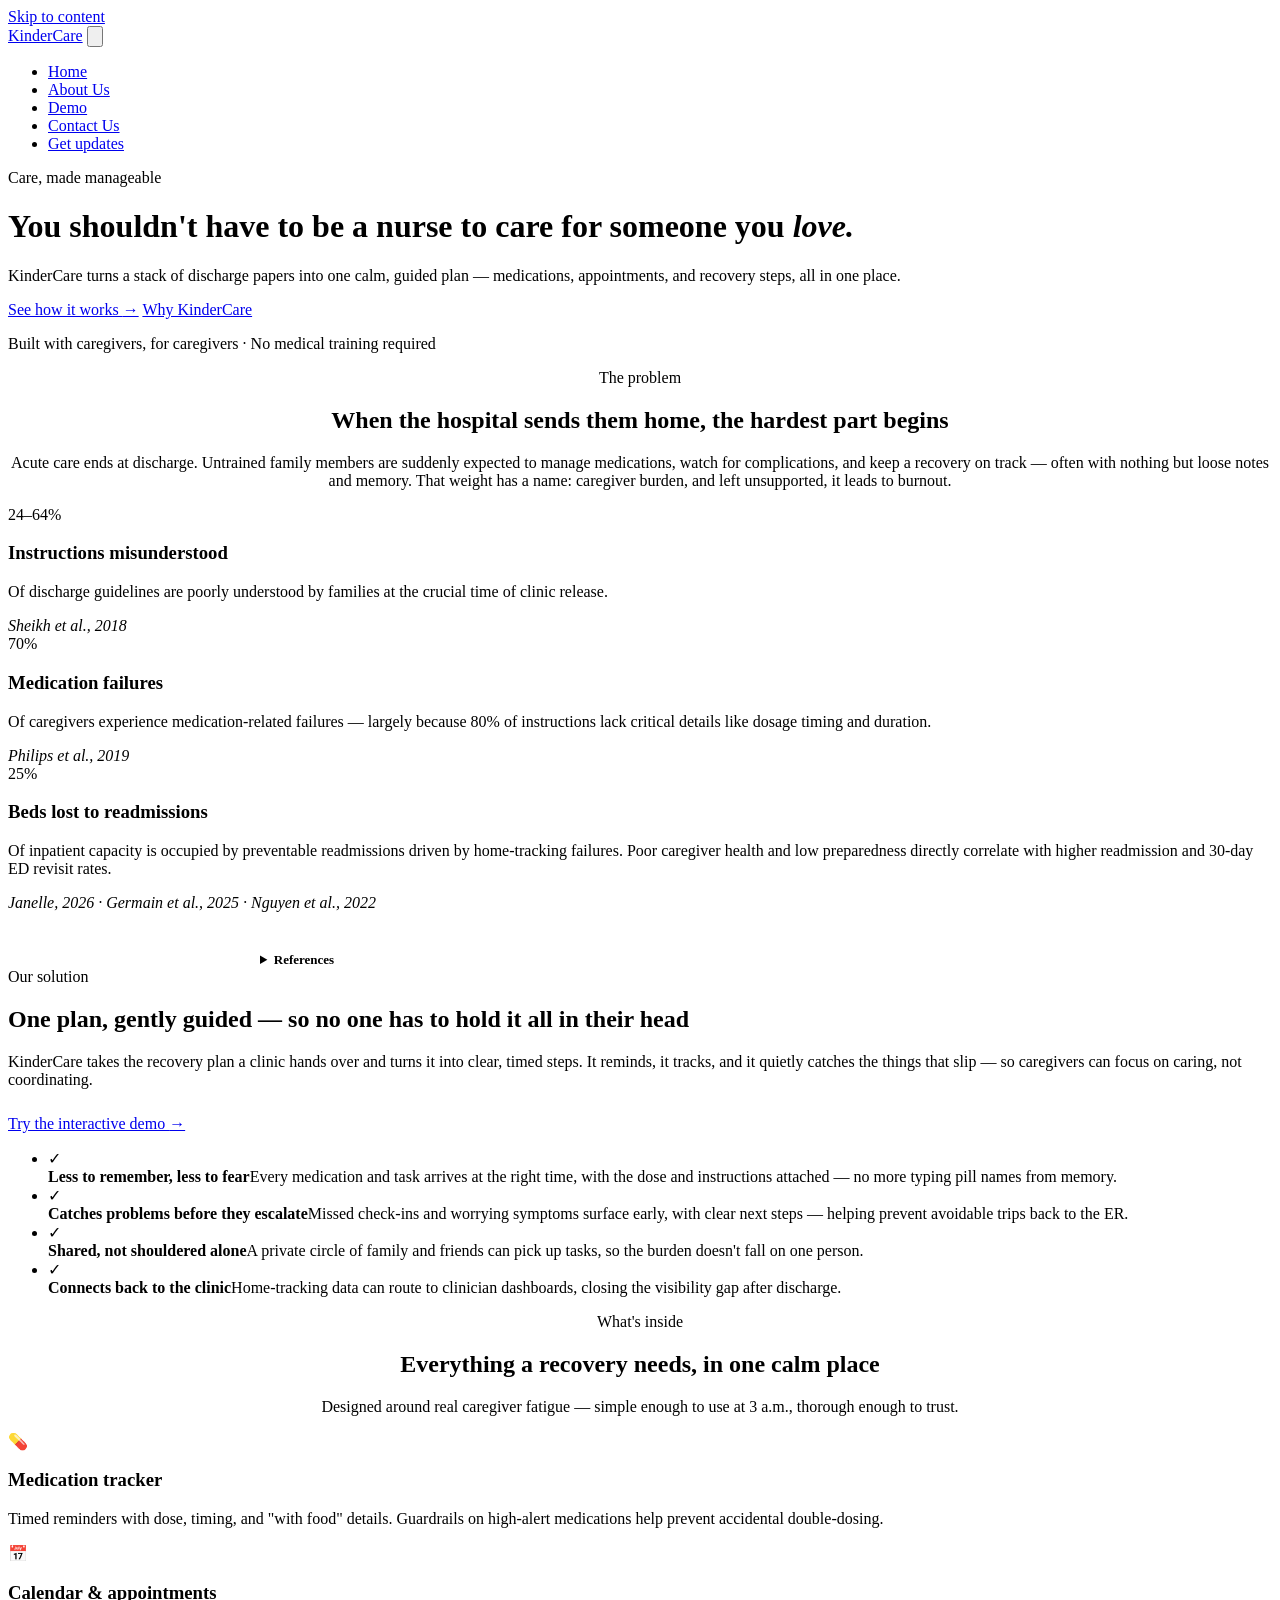
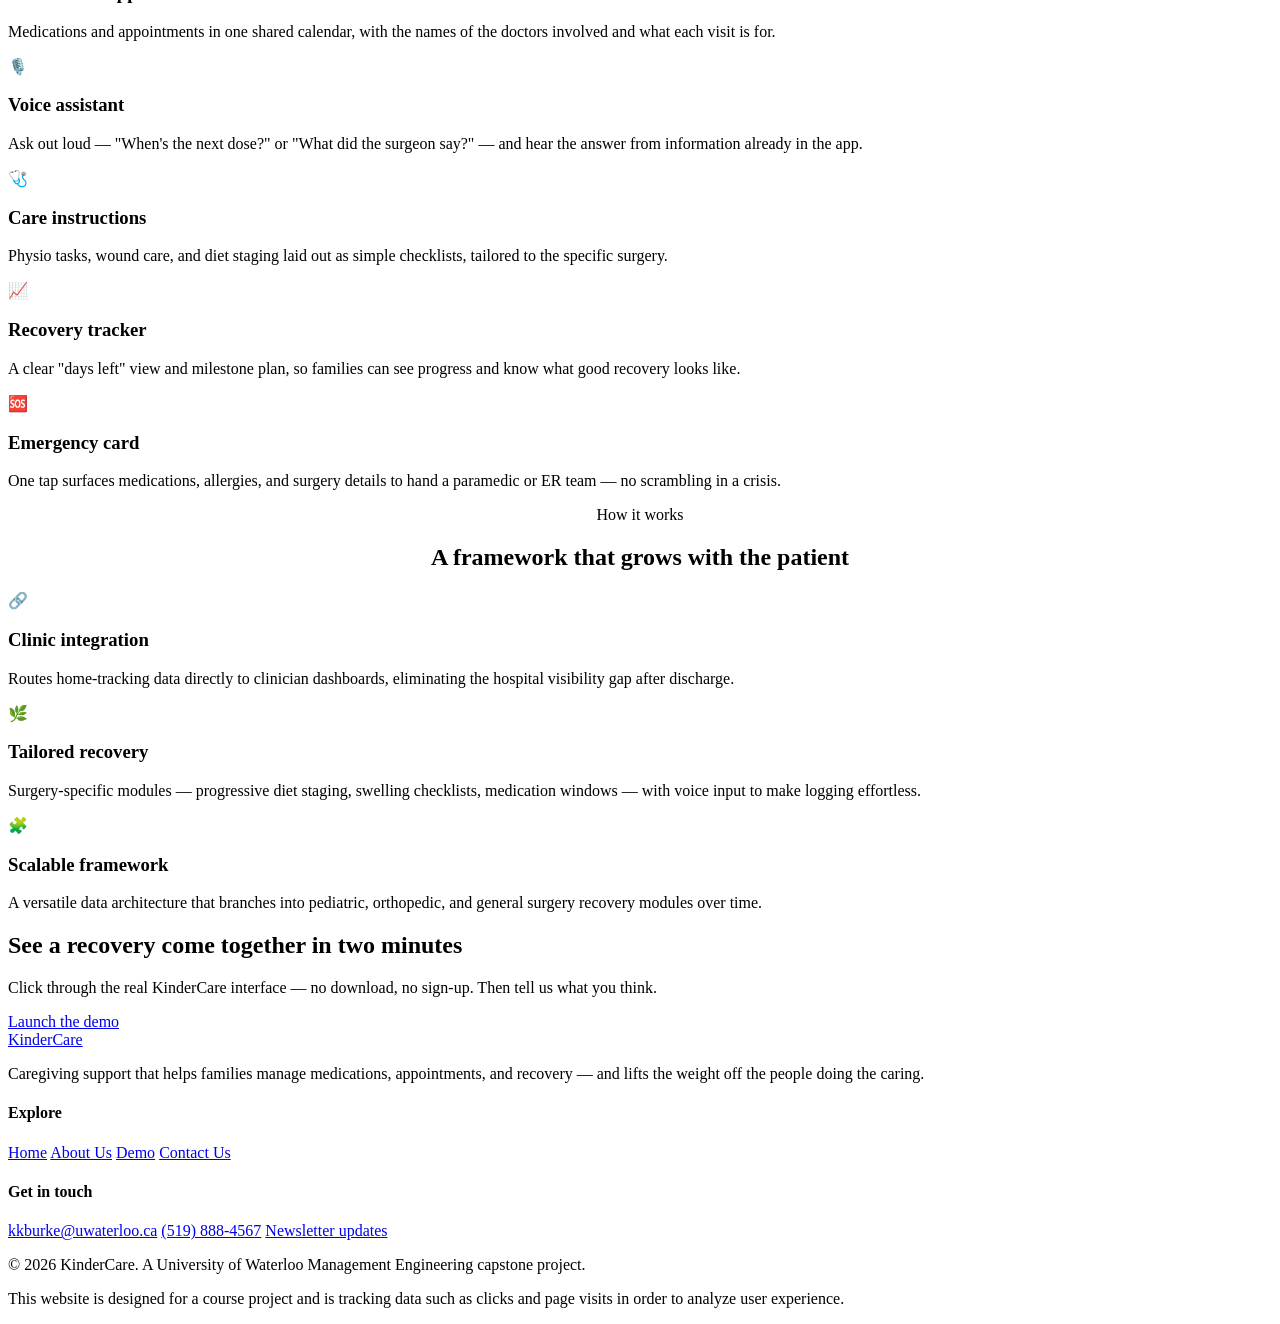
==== index.html @ ea212b0f "Add files via upload" ====
<!DOCTYPE html>
<html lang="en">
<head>
<meta charset="UTF-8" />
<meta name="viewport" content="width=device-width, initial-scale=1.0" />
<title>KinderCare — Caregiving support for families at home</title>
<meta name="description" content="KinderCare helps family caregivers manage medications, appointments, and recovery tasks — turning overwhelming discharge instructions into a calm, guided plan." />

<!-- ============ Google Analytics 4 ============
     Replace G-XXXXXXXXXX with your real Measurement ID. -->
<script async src="https://www.googletagmanager.com/gtag/js?id=G-XXXXXXXXXX"></script>
<script>
  window.dataLayer = window.dataLayer || [];
  function gtag(){dataLayer.push(arguments);}
  gtag('js', new Date());
  gtag('config', 'G-XXXXXXXXXX');
</script>

<link rel="preconnect" href="https://fonts.googleapis.com">
<link rel="preconnect" href="https://fonts.gstatic.com" crossorigin>
<link href="https://fonts.googleapis.com/css2?family=Inter:wght@400;500;600;700&family=Instrument+Serif:ital@0;1&display=swap" rel="stylesheet">
<link rel="stylesheet" href="assets/styles.css" />
</head>
<body>
<a class="skip-link" href="#main">Skip to content</a>

<!-- ============ NAV ============ -->
<nav class="site-nav">
  <div class="container nav-inner">
    <a href="index.html" class="logo">KinderCare</a>
    <button class="nav-toggle" aria-label="Open menu" aria-expanded="false" aria-controls="nav-links">
      <svg viewBox="0 0 24 24" fill="none" stroke="currentColor" stroke-width="2"><path d="M4 7h16M4 12h16M4 17h16"/></svg>
    </button>
    <ul class="nav-links" id="nav-links">
      <li><a href="index.html" class="active">Home</a></li>
      <li><a href="about.html">About Us</a></li>
      <li><a href="demo.html">Demo</a></li>
      <li><a href="contact.html">Contact Us</a></li>
      <li><a href="contact.html#newsletter" class="nav-cta">Get updates</a></li>
    </ul>
  </div>
</nav>

<main id="main">
<!-- ============ HERO ============ -->
<header class="hero">
  <div class="container">
    <span class="eyebrow">Care, made manageable</span>
    <h1>You shouldn't have to be a nurse to care for someone you <em>love.</em></h1>
    <p class="hero-sub">KinderCare turns a stack of discharge papers into one calm, guided plan — medications, appointments, and recovery steps, all in one place.</p>
    <div class="hero-actions">
      <a href="demo.html" class="btn">See how it works <span class="arrow">→</span></a>
      <a href="#solution" class="btn ghost">Why KinderCare</a>
    </div>
    <p class="hero-reassure">Built with caregivers, for caregivers · No medical training required</p>
  </div>
</header>

<!-- ============ PROBLEM ============ -->
<section id="problem" class="alt-bg">
  <div class="container">
    <div class="head-block" style="text-align:center;">
      <span class="eyebrow">The problem</span>
      <h2 class="section-title center">When the hospital sends them home, the hardest part begins</h2>
      <p class="section-subtitle center">Acute care ends at discharge. Untrained family members are suddenly expected to manage medications, watch for complications, and keep a recovery on track — often with nothing but loose notes and memory. That weight has a name: caregiver burden, and left unsupported, it leads to burnout.</p>
    </div>

    <div class="grid-metrics">
      <div class="metric-card">
        <div class="metric-num">24–64%</div>
        <h3>Instructions misunderstood</h3>
        <p>Of discharge guidelines are poorly understood by families at the crucial time of clinic release.</p>
        <cite>Sheikh et al., 2018</cite>
      </div>
      <div class="metric-card">
        <div class="metric-num">70%</div>
        <h3>Medication failures</h3>
        <p>Of caregivers experience medication-related failures — largely because 80% of instructions lack critical details like dosage timing and duration.</p>
        <cite>Philips et al., 2019</cite>
      </div>
      <div class="metric-card">
        <div class="metric-num">25%</div>
        <h3>Beds lost to readmissions</h3>
        <p>Of inpatient capacity is occupied by preventable readmissions driven by home-tracking failures. Poor caregiver health and low preparedness directly correlate with higher readmission and 30-day ED revisit rates.</p>
        <cite>Janelle, 2026 · Germain et al., 2025 · Nguyen et al., 2022</cite>
      </div>
    </div>

    <details style="max-width:760px; margin:40px auto 0; font-size:13px; color:var(--muted);">
      <summary style="cursor:pointer; color:var(--sage-700); font-weight:600;">References</summary>
      <div style="margin-top:14px; line-height:1.7;">
        <p style="margin-bottom:10px;">Sheikh, H., Brezar, A., Dzwonek, A., Yau, L., &amp; Calder, L. A. (2018). <em>Patient understanding of discharge instructions in the emergency department: do different patients need different approaches.</em> National Library of Medicine. <a href="https://pmc.ncbi.nlm.nih.gov/articles/PMC5805670/" style="color:var(--sage-600);">pmc.ncbi.nlm.nih.gov/articles/PMC5805670</a></p>
        <p style="margin-bottom:10px;">Philips, K., Zhou, R., Lee, D. S., et al. (2019). <em>Caregiver Medication Management and Understanding After Pediatric Hospital Discharge.</em> National Library of Medicine. <a href="https://pmc.ncbi.nlm.nih.gov/articles/PMC6818354/" style="color:var(--sage-600);">pmc.ncbi.nlm.nih.gov/articles/PMC6818354</a></p>
        <p style="margin-bottom:10px;">Germain, N., Toulouse-Fournier, A., Samb, R., et al. (2025, September). <em>Caregiver Burden and 30-Day Emergency Department Revisits.</em> JAMA Network Open. <a href="https://jamanetwork.com/journals/jamanetworkopen/fullarticle/2838645" style="color:var(--sage-600);">jamanetwork.com</a></p>
        <p>Nguyen, H. Q., Haupt, E. C., Duan, L., et al. (2022). <em>Hospital utilisation in home palliative care: caregiver health, preparedness and burden associations.</em> National Library of Medicine. <a href="https://pubmed.ncbi.nlm.nih.gov/35078873/" style="color:var(--sage-600);">pubmed.ncbi.nlm.nih.gov/35078873</a></p>
      </div>
    </details>
  </div>
</section>

<!-- ============ SOLUTION ============ -->
<section id="solution">
  <div class="container">
    <div class="split narrow-left">
      <div>
        <span class="eyebrow">Our solution</span>
        <h2 class="section-title">One plan, gently guided — so no one has to hold it all in their head</h2>
        <p class="section-subtitle" style="margin-bottom:26px;">KinderCare takes the recovery plan a clinic hands over and turns it into clear, timed steps. It reminds, it tracks, and it quietly catches the things that slip — so caregivers can focus on caring, not coordinating.</p>
        <a href="demo.html" class="btn">Try the interactive demo <span class="arrow">→</span></a>
      </div>
      <ul class="benefit-list">
        <li>
          <span class="tick">✓</span>
          <div><strong>Less to remember, less to fear</strong><span class="desc">Every medication and task arrives at the right time, with the dose and instructions attached — no more typing pill names from memory.</span></div>
        </li>
        <li>
          <span class="tick">✓</span>
          <div><strong>Catches problems before they escalate</strong><span class="desc">Missed check-ins and worrying symptoms surface early, with clear next steps — helping prevent avoidable trips back to the ER.</span></div>
        </li>
        <li>
          <span class="tick">✓</span>
          <div><strong>Shared, not shouldered alone</strong><span class="desc">A private circle of family and friends can pick up tasks, so the burden doesn't fall on one person.</span></div>
        </li>
        <li>
          <span class="tick">✓</span>
          <div><strong>Connects back to the clinic</strong><span class="desc">Home-tracking data can route to clinician dashboards, closing the visibility gap after discharge.</span></div>
        </li>
      </ul>
    </div>
  </div>
</section>

<!-- ============ FEATURES ============ -->
<section class="alt-bg">
  <div class="container">
    <div class="head-block" style="text-align:center;">
      <span class="eyebrow">What's inside</span>
      <h2 class="section-title center">Everything a recovery needs, in one calm place</h2>
      <p class="section-subtitle center">Designed around real caregiver fatigue — simple enough to use at 3 a.m., thorough enough to trust.</p>
    </div>
    <div class="features-grid">
      <div class="feature-card">
        <div class="feature-icon">💊</div>
        <h3>Medication tracker</h3>
        <p>Timed reminders with dose, timing, and "with food" details. Guardrails on high-alert medications help prevent accidental double-dosing.</p>
      </div>
      <div class="feature-card">
        <div class="feature-icon">📅</div>
        <h3>Calendar & appointments</h3>
        <p>Medications and appointments in one shared calendar, with the names of the doctors involved and what each visit is for.</p>
      </div>
      <div class="feature-card">
        <div class="feature-icon">🎙️</div>
        <h3>Voice assistant</h3>
        <p>Ask out loud — "When's the next dose?" or "What did the surgeon say?" — and hear the answer from information already in the app.</p>
      </div>
      <div class="feature-card">
        <div class="feature-icon">🩺</div>
        <h3>Care instructions</h3>
        <p>Physio tasks, wound care, and diet staging laid out as simple checklists, tailored to the specific surgery.</p>
      </div>
      <div class="feature-card">
        <div class="feature-icon">📈</div>
        <h3>Recovery tracker</h3>
        <p>A clear "days left" view and milestone plan, so families can see progress and know what good recovery looks like.</p>
      </div>
      <div class="feature-card">
        <div class="feature-icon">🆘</div>
        <h3>Emergency card</h3>
        <p>One tap surfaces medications, allergies, and surgery details to hand a paramedic or ER team — no scrambling in a crisis.</p>
      </div>
    </div>
  </div>
</section>

<!-- ============ DESIGN CONCEPT ============ -->
<section>
  <div class="container">
    <div class="head-block" style="text-align:center;">
      <span class="eyebrow">How it works</span>
      <h2 class="section-title center">A framework that grows with the patient</h2>
    </div>
    <div class="features-grid">
      <div class="feature-card">
        <div class="feature-icon">🔗</div>
        <h3>Clinic integration</h3>
        <p>Routes home-tracking data directly to clinician dashboards, eliminating the hospital visibility gap after discharge.</p>
      </div>
      <div class="feature-card">
        <div class="feature-icon">🌿</div>
        <h3>Tailored recovery</h3>
        <p>Surgery-specific modules — progressive diet staging, swelling checklists, medication windows — with voice input to make logging effortless.</p>
      </div>
      <div class="feature-card">
        <div class="feature-icon">🧩</div>
        <h3>Scalable framework</h3>
        <p>A versatile data architecture that branches into pediatric, orthopedic, and general surgery recovery modules over time.</p>
      </div>
    </div>
  </div>
</section>

<!-- ============ CTA BAND ============ -->
<section class="alt-bg">
  <div class="container">
    <div class="cta-band">
      <h2>See a recovery come together in two minutes</h2>
      <p>Click through the real KinderCare interface — no download, no sign-up. Then tell us what you think.</p>
      <a href="demo.html" class="btn">Launch the demo</a>
    </div>
  </div>
</section>
</main>

<!-- ============ FOOTER ============ -->
<footer class="site-footer">
  <div class="container">
    <div class="footer-grid">
      <div>
        <a href="index.html" class="logo">KinderCare</a>
        <p class="footer-blurb">Caregiving support that helps families manage medications, appointments, and recovery — and lifts the weight off the people doing the caring.</p>
      </div>
      <div class="footer-col">
        <h4>Explore</h4>
        <a href="index.html">Home</a>
        <a href="about.html">About Us</a>
        <a href="demo.html">Demo</a>
        <a href="contact.html">Contact Us</a>
      </div>
      <div class="footer-col">
        <h4>Get in touch</h4>
        <a href="mailto:kkburke@uwaterloo.ca">kkburke@uwaterloo.ca</a>
        <a href="tel:+15198884567">(519) 888-4567</a>
        <a href="contact.html#newsletter">Newsletter updates</a>
      </div>
    </div>
    <div class="footer-bottom">
      <p>&copy; <span id="year">2026</span> KinderCare. A University of Waterloo Management Engineering capstone project.</p>
      <p class="footer-disclaimer">This website is designed for a course project and is tracking data such as clicks and page visits in order to analyze user experience.</p>
    </div>
  </div>
</footer>

<script src="assets/main.js"></script>
</body>
</html>
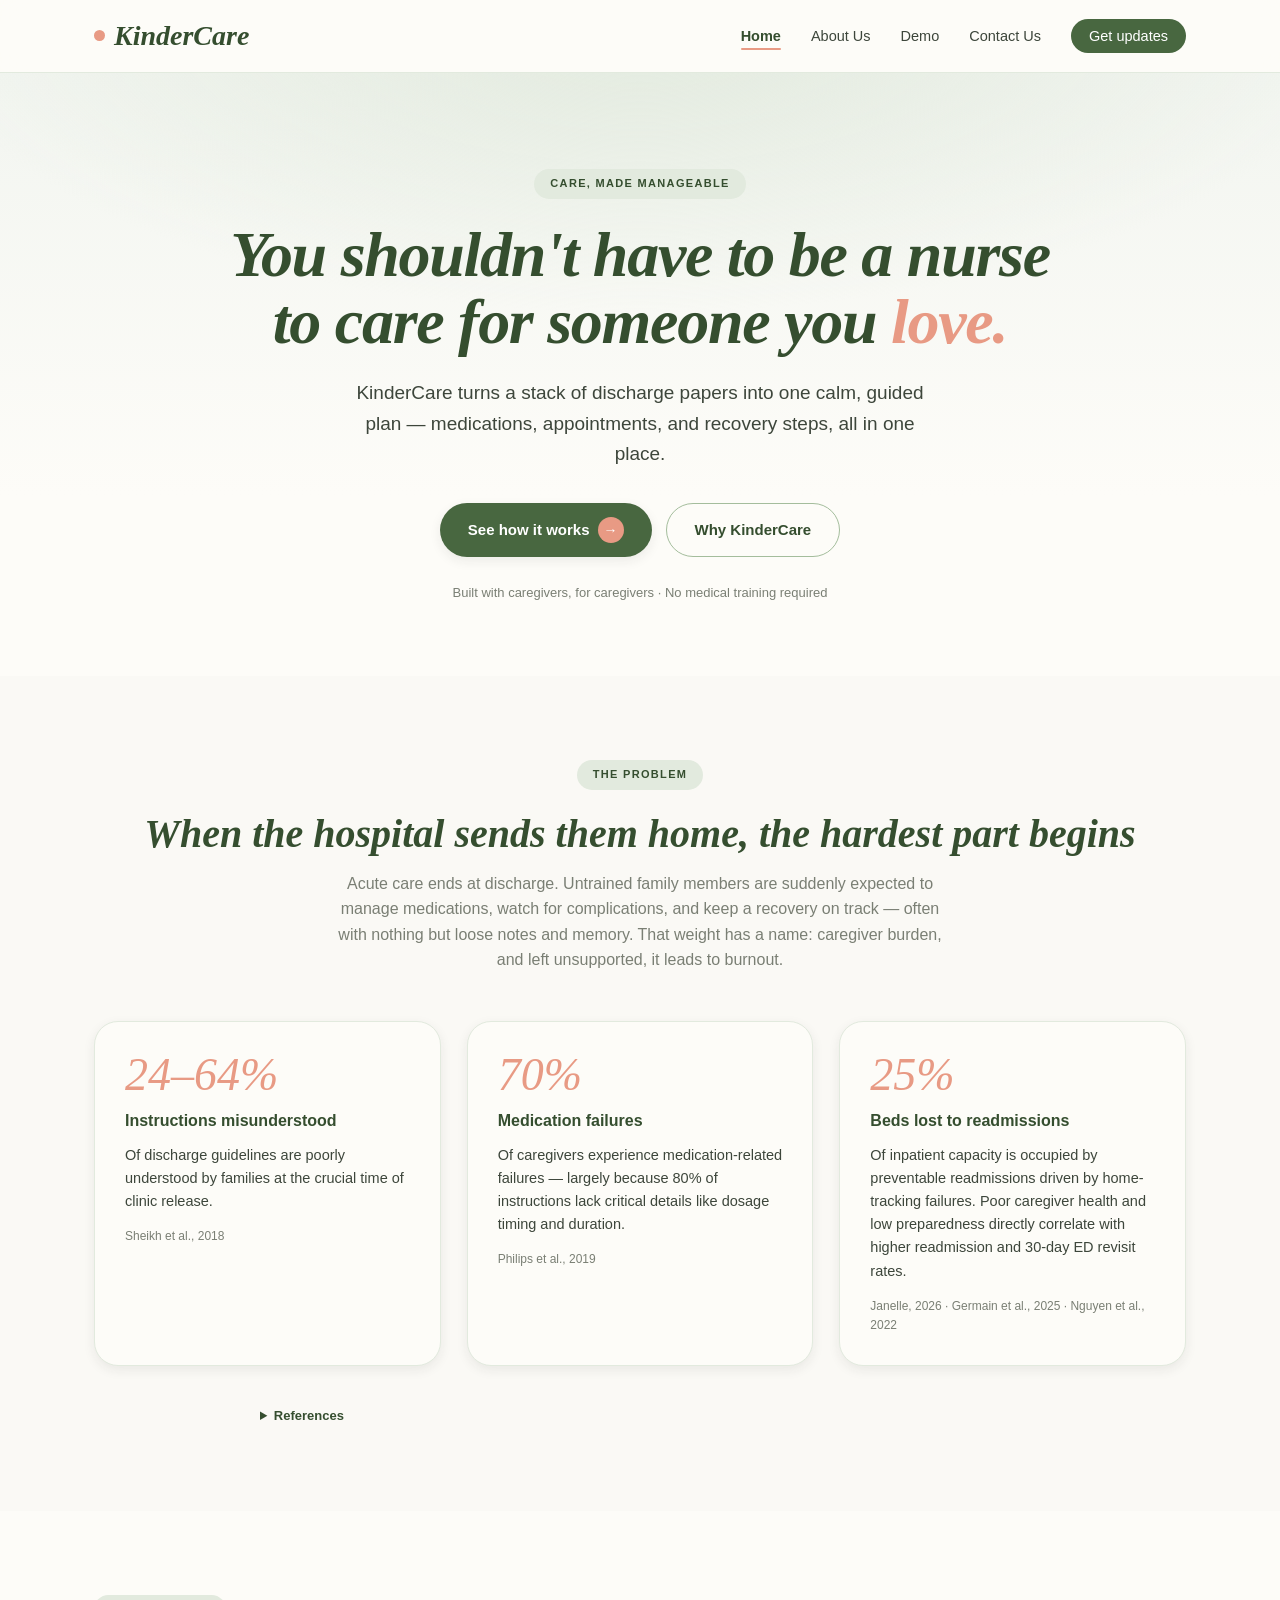
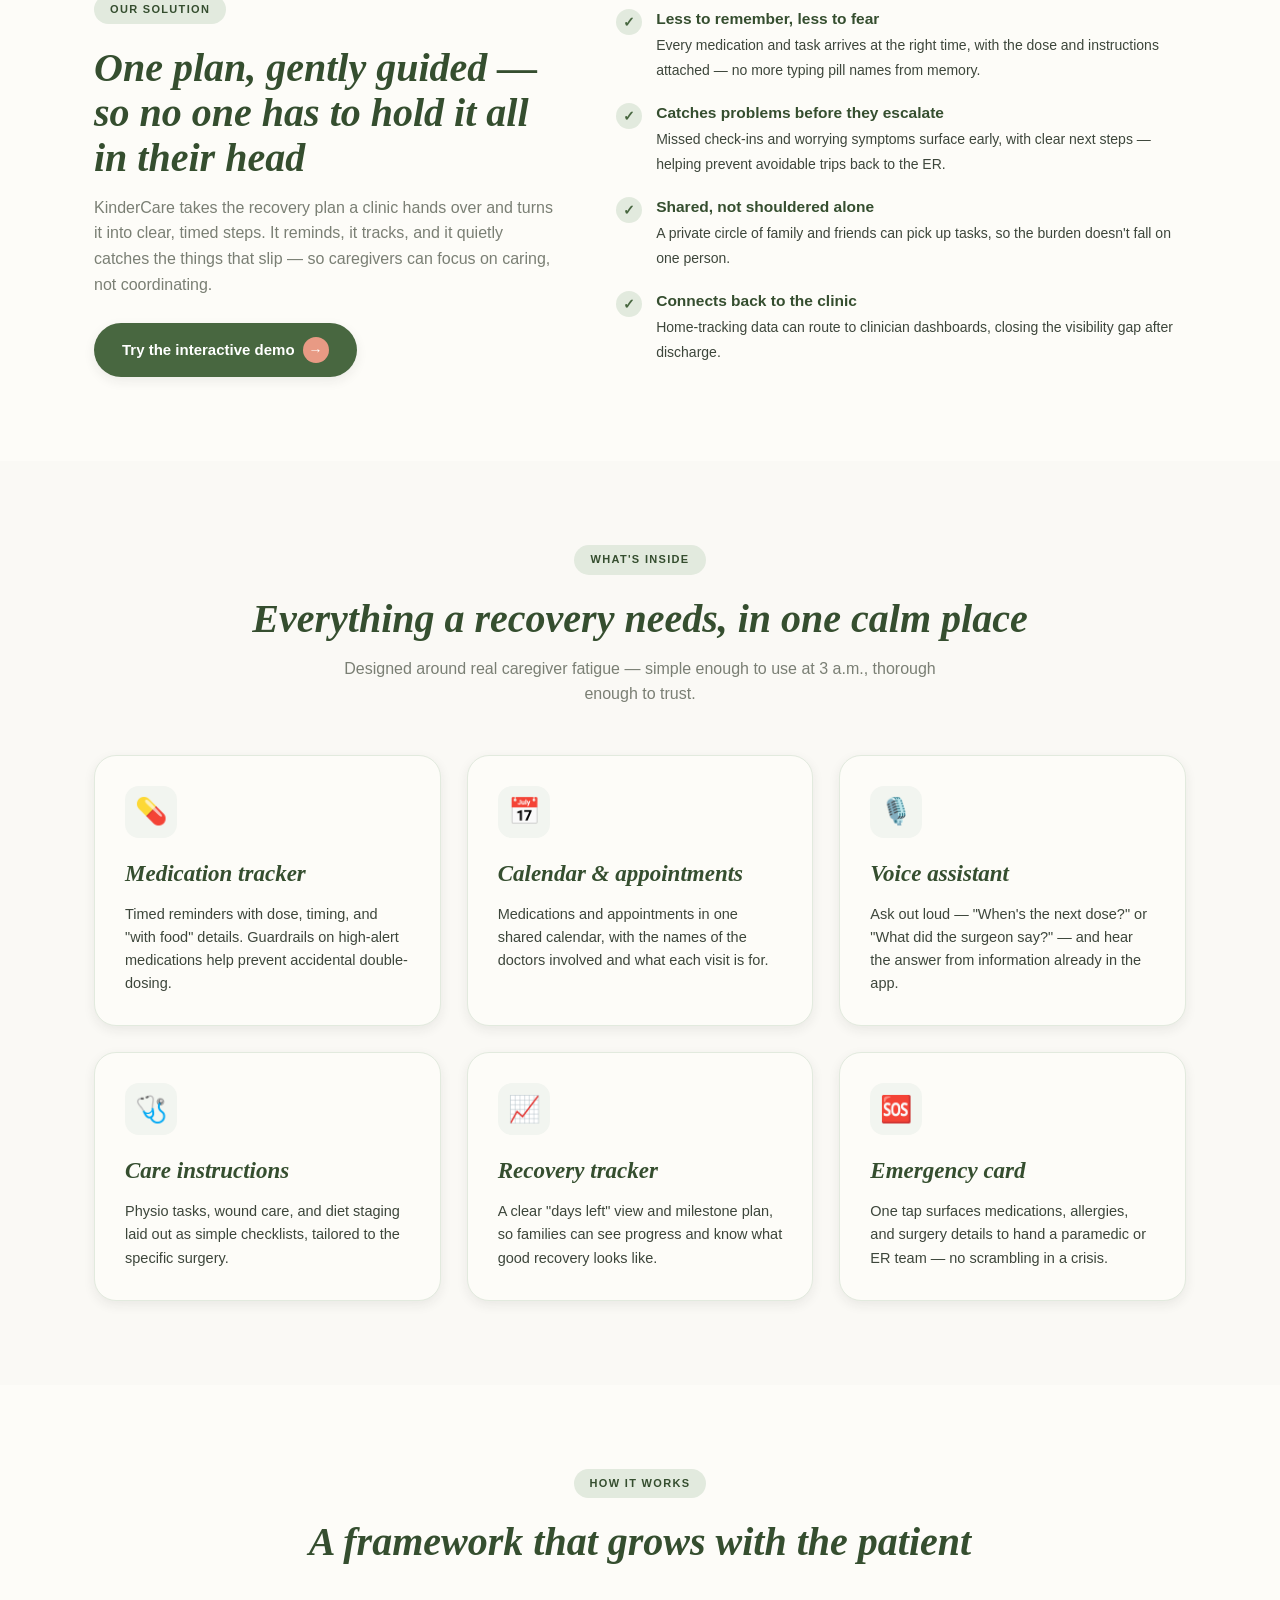
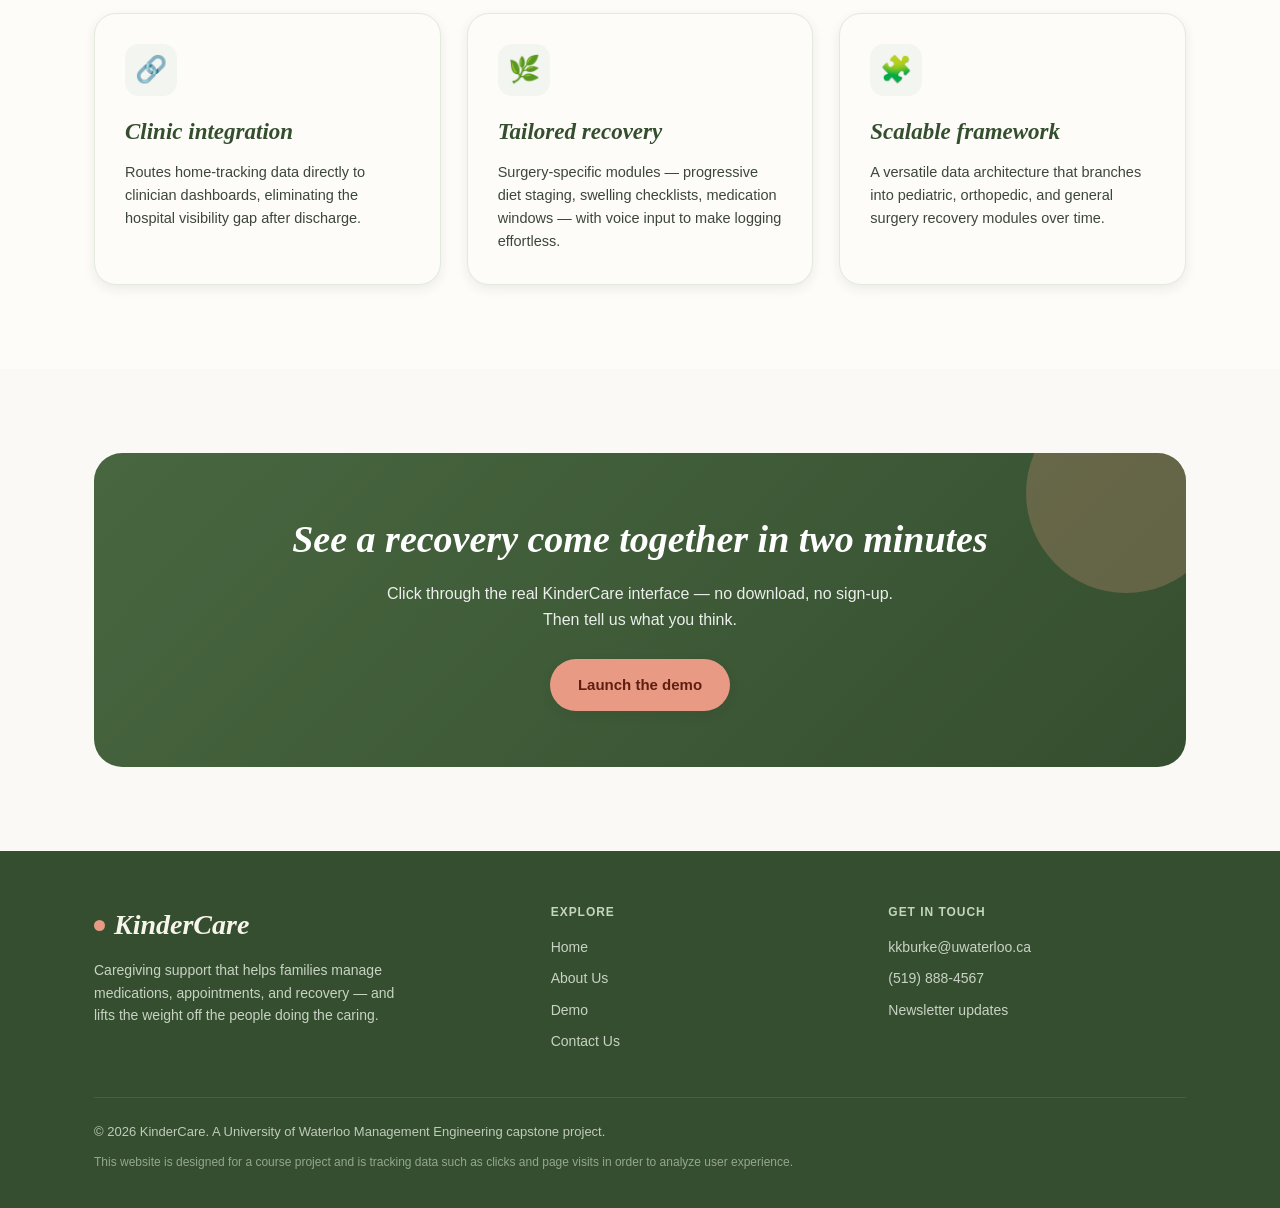
==== commit 5df297d5: "chore: restructure project directories and fix asset relative paths" ====
--- a/index.html
+++ b/index.html
@@ -19,7 +19,7 @@
 <link rel="preconnect" href="https://fonts.googleapis.com">
 <link rel="preconnect" href="https://fonts.gstatic.com" crossorigin>
 <link href="https://fonts.googleapis.com/css2?family=Inter:wght@400;500;600;700&family=Instrument+Serif:ital@0;1&display=swap" rel="stylesheet">
-<link rel="stylesheet" href="assets/styles.css" />
+<link rel="stylesheet" href="css/styles.css" />
 </head>
 <body>
 <a class="skip-link" href="#main">Skip to content</a>
@@ -241,6 +241,6 @@
   </div>
 </footer>
 
-<script src="assets/main.js"></script>
+<script src="js/main.js"></script>
 </body>
 </html>
--- a/css/styles.css
+++ b/css/styles.css
@@ -0,0 +1,603 @@
+/* ============================================================
+   KinderCare — shared styles
+   Palette: sage green + warm cream + coral accent
+   Type: Instrument Serif (display) + Inter (body/UI)
+   ============================================================ */
+
+:root {
+  --sage-50:  #F2F5F0;
+  --sage-100: #E2EADE;
+  --sage-200: #C5D5BF;
+  --sage-300: #A4BD9C;
+  --sage-400: #7FA077;
+  --sage-500: #5E8257;
+  --sage-600: #486740;
+  --sage-700: #354E2F;
+  --cream:    #F7F4EC;
+  --cream-2:  #EFEADC;
+  --coral:    #E89A84;
+  --coral-2:  #F2B9A7;
+  --amber:    #D9A15B;
+  --red:      #C2604F;
+  --ink:      #212821;
+  --ink-2:    #3D463B;
+  --muted:    #7A7F74;
+  --white:    #FDFCF8;
+  --shadow-sm: 0 1px 2px rgba(33, 40, 33, 0.06);
+  --shadow-md: 0 4px 12px rgba(33, 40, 33, 0.08);
+  --shadow-lg: 0 20px 40px rgba(33, 40, 33, 0.12);
+  --radius: 20px;
+}
+
+* { box-sizing: border-box; margin: 0; padding: 0; }
+
+html { scroll-behavior: smooth; }
+
+body {
+  font-family: 'Inter', -apple-system, BlinkMacSystemFont, sans-serif;
+  background-color: var(--white);
+  color: var(--ink);
+  line-height: 1.6;
+  -webkit-font-smoothing: antialiased;
+  text-rendering: optimizeLegibility;
+}
+
+a { color: inherit; }
+
+img { max-width: 100%; display: block; }
+
+.container {
+  max-width: 1140px;
+  margin: 0 auto;
+  padding: 0 24px;
+}
+
+.serif {
+  font-family: 'Instrument Serif', Georgia, serif;
+  font-style: italic;
+  letter-spacing: -0.01em;
+}
+
+/* ---------- Skip link (a11y) ---------- */
+.skip-link {
+  position: absolute;
+  left: -999px;
+  top: 8px;
+  background: var(--sage-700);
+  color: #fff;
+  padding: 10px 16px;
+  border-radius: 8px;
+  z-index: 1000;
+}
+.skip-link:focus { left: 16px; }
+
+/* ---------- Navigation ---------- */
+nav.site-nav {
+  background: rgba(253, 252, 248, 0.88);
+  backdrop-filter: blur(12px);
+  -webkit-backdrop-filter: blur(12px);
+  border-bottom: 1px solid var(--sage-100);
+  position: sticky;
+  top: 0;
+  z-index: 100;
+}
+.nav-inner {
+  display: flex;
+  justify-content: space-between;
+  align-items: center;
+  height: 72px;
+}
+.logo {
+  font-family: 'Instrument Serif', serif;
+  font-size: 28px;
+  font-style: italic;
+  color: var(--sage-700);
+  text-decoration: none;
+  font-weight: 600;
+  display: inline-flex;
+  align-items: center;
+  gap: 9px;
+}
+.logo::before {
+  content: '';
+  width: 11px; height: 11px;
+  background: var(--coral);
+  border-radius: 50%;
+  flex-shrink: 0;
+}
+.nav-links {
+  display: flex;
+  gap: 30px;
+  align-items: center;
+  list-style: none;
+}
+.nav-links a {
+  text-decoration: none;
+  color: var(--ink-2);
+  font-weight: 500;
+  font-size: 14.5px;
+  transition: color 0.2s;
+  position: relative;
+  padding: 4px 0;
+}
+.nav-links a:hover { color: var(--sage-600); }
+.nav-links a.active { color: var(--sage-700); font-weight: 600; }
+.nav-links a.active::after {
+  content: '';
+  position: absolute;
+  left: 0; right: 0; bottom: -2px;
+  height: 2px;
+  background: var(--coral);
+  border-radius: 2px;
+}
+.nav-cta {
+  background: var(--sage-600);
+  color: #fff !important;
+  padding: 9px 18px !important;
+  border-radius: 999px;
+  font-weight: 600;
+}
+.nav-cta:hover { background: var(--sage-700); }
+.nav-cta::after { display: none !important; }
+
+.nav-toggle {
+  display: none;
+  background: none;
+  border: 1px solid var(--sage-200);
+  border-radius: 10px;
+  width: 42px; height: 42px;
+  cursor: pointer;
+  align-items: center;
+  justify-content: center;
+  color: var(--sage-700);
+}
+.nav-toggle svg { width: 22px; height: 22px; }
+
+/* ---------- Buttons ---------- */
+.btn {
+  display: inline-flex;
+  align-items: center;
+  gap: 8px;
+  padding: 14px 28px;
+  background-color: var(--sage-600);
+  color: #fff;
+  text-decoration: none;
+  border: none;
+  border-radius: 999px;
+  font-weight: 600;
+  font-size: 15px;
+  font-family: inherit;
+  cursor: pointer;
+  transition: background 0.2s, transform 0.15s;
+  box-shadow: var(--shadow-md);
+}
+.btn:hover { background-color: var(--sage-700); transform: translateY(-1px); }
+.btn.coral { background: var(--coral); color: #5E1F10; }
+.btn.coral:hover { background: #e08869; }
+.btn.ghost {
+  background: transparent;
+  color: var(--sage-700);
+  border: 1.5px solid var(--sage-300);
+  box-shadow: none;
+}
+.btn.ghost:hover { background: var(--sage-50); }
+.btn .arrow {
+  width: 26px; height: 26px;
+  background: var(--coral);
+  border-radius: 50%;
+  display: inline-flex;
+  align-items: center;
+  justify-content: center;
+  color: #fff;
+  font-size: 14px;
+}
+
+/* ---------- Section primitives ---------- */
+section { padding: 84px 0; }
+
+.eyebrow {
+  display: inline-block;
+  font-size: 11px;
+  font-weight: 700;
+  text-transform: uppercase;
+  letter-spacing: 0.12em;
+  padding: 6px 16px;
+  background: var(--sage-100);
+  color: var(--sage-700);
+  border-radius: 999px;
+  margin-bottom: 22px;
+}
+.section-title {
+  font-family: 'Instrument Serif', serif;
+  font-style: italic;
+  font-size: clamp(30px, 4.5vw, 40px);
+  line-height: 1.12;
+  color: var(--sage-700);
+  margin-bottom: 14px;
+}
+.section-title.center { text-align: center; }
+.section-title em { color: var(--coral); font-style: italic; }
+.section-subtitle {
+  color: var(--muted);
+  max-width: 620px;
+  font-size: 16px;
+}
+.section-subtitle.center { text-align: center; margin-left: auto; margin-right: auto; }
+.head-block { margin-bottom: 48px; }
+
+/* ---------- Hero ---------- */
+header.hero {
+  background:
+    radial-gradient(1200px 500px at 50% -10%, var(--sage-100), transparent 60%),
+    linear-gradient(180deg, var(--sage-50) 0%, var(--white) 70%);
+  padding: 96px 0 72px;
+  text-align: center;
+}
+header.hero h1 {
+  font-family: 'Instrument Serif', serif;
+  font-style: italic;
+  font-size: clamp(40px, 7vw, 64px);
+  line-height: 1.06;
+  color: var(--sage-700);
+  max-width: 860px;
+  margin: 0 auto 22px;
+  letter-spacing: -0.02em;
+}
+header.hero h1 em { color: var(--coral); font-style: italic; }
+.hero-sub {
+  font-size: clamp(16px, 2.2vw, 19px);
+  color: var(--ink-2);
+  max-width: 580px;
+  margin: 0 auto 34px;
+}
+.hero-actions {
+  display: flex;
+  gap: 14px;
+  justify-content: center;
+  flex-wrap: wrap;
+}
+.hero-reassure {
+  margin-top: 26px;
+  font-size: 13px;
+  color: var(--muted);
+}
+
+/* ---------- Metric / stat cards ---------- */
+.alt-bg { background-color: #FAF9F5; }
+
+.grid-metrics {
+  display: grid;
+  grid-template-columns: repeat(auto-fit, minmax(280px, 1fr));
+  gap: 26px;
+}
+.metric-card {
+  background: var(--white);
+  padding: 30px;
+  border-radius: 24px;
+  border: 1px solid var(--sage-100);
+  box-shadow: var(--shadow-md);
+}
+.metric-num {
+  font-family: 'Instrument Serif', serif;
+  font-size: 46px;
+  color: var(--coral);
+  font-style: italic;
+  line-height: 1;
+  margin-bottom: 10px;
+}
+.metric-card h3 {
+  font-size: 16px;
+  font-weight: 600;
+  color: var(--sage-700);
+  margin-bottom: 10px;
+}
+.metric-card p { font-size: 14.5px; color: var(--ink-2); }
+.metric-card cite {
+  display: block;
+  margin-top: 14px;
+  font-size: 12px;
+  font-style: normal;
+  color: var(--muted);
+}
+
+/* ---------- Feature cards ---------- */
+.features-grid {
+  display: grid;
+  grid-template-columns: repeat(auto-fit, minmax(300px, 1fr));
+  gap: 26px;
+}
+.feature-card {
+  background: var(--white);
+  border: 1px solid var(--sage-100);
+  border-radius: 22px;
+  padding: 30px;
+  box-shadow: var(--shadow-md);
+  transition: transform 0.2s;
+}
+.feature-card:hover { transform: translateY(-4px); }
+.feature-icon {
+  width: 52px; height: 52px;
+  border-radius: 14px;
+  background: var(--sage-50);
+  display: flex;
+  align-items: center;
+  justify-content: center;
+  font-size: 26px;
+  margin-bottom: 18px;
+}
+.feature-card h3 {
+  font-family: 'Instrument Serif', serif;
+  font-style: italic;
+  font-size: 23px;
+  color: var(--sage-700);
+  margin-bottom: 10px;
+}
+.feature-card p { font-size: 14.5px; color: var(--ink-2); }
+
+/* ---------- Two-column split ---------- */
+.split {
+  display: grid;
+  grid-template-columns: 1fr 1fr;
+  gap: 56px;
+  align-items: center;
+}
+.split.narrow-left { grid-template-columns: 0.9fr 1.1fr; }
+
+/* ---------- Benefit list ---------- */
+.benefit-list { list-style: none; display: grid; gap: 18px; }
+.benefit-list li {
+  display: flex;
+  gap: 14px;
+  align-items: flex-start;
+}
+.benefit-list .tick {
+  width: 26px; height: 26px;
+  border-radius: 50%;
+  background: var(--sage-100);
+  color: var(--sage-600);
+  display: flex;
+  align-items: center;
+  justify-content: center;
+  flex-shrink: 0;
+  font-size: 14px;
+  font-weight: 700;
+  margin-top: 2px;
+}
+.benefit-list strong { color: var(--sage-700); display: block; font-size: 15.5px; }
+.benefit-list span.desc { color: var(--ink-2); font-size: 14px; }
+
+/* ---------- CTA band ---------- */
+.cta-band {
+  background: linear-gradient(135deg, var(--sage-600) 0%, var(--sage-700) 100%);
+  color: #fff;
+  text-align: center;
+  border-radius: 28px;
+  padding: 56px 32px;
+  position: relative;
+  overflow: hidden;
+}
+.cta-band::before {
+  content: '';
+  position: absolute;
+  top: -60px; right: -40px;
+  width: 200px; height: 200px;
+  background: var(--coral);
+  opacity: 0.25;
+  border-radius: 50%;
+}
+.cta-band h2 {
+  font-family: 'Instrument Serif', serif;
+  font-style: italic;
+  font-size: clamp(28px, 4vw, 38px);
+  margin-bottom: 12px;
+  position: relative;
+}
+.cta-band p {
+  opacity: 0.9;
+  max-width: 520px;
+  margin: 0 auto 26px;
+  position: relative;
+}
+.cta-band .btn { position: relative; background: var(--coral); color: #5E1F10; }
+.cta-band .btn:hover { background: var(--coral-2); }
+
+/* ---------- Forms ---------- */
+.form-card {
+  background: var(--white);
+  border: 1px solid var(--sage-100);
+  border-radius: 24px;
+  padding: 34px;
+  box-shadow: var(--shadow-md);
+}
+.field { margin-bottom: 18px; }
+.field label {
+  display: block;
+  font-size: 12px;
+  font-weight: 600;
+  text-transform: uppercase;
+  letter-spacing: 0.06em;
+  color: var(--ink-2);
+  margin-bottom: 7px;
+}
+.field input,
+.field textarea,
+.field select {
+  width: 100%;
+  background: var(--cream);
+  border: 1px solid var(--sage-200);
+  border-radius: 12px;
+  padding: 13px 15px;
+  font-size: 15px;
+  font-family: inherit;
+  color: var(--ink);
+  transition: border-color 0.2s, box-shadow 0.2s;
+}
+.field input:focus,
+.field textarea:focus,
+.field select:focus {
+  outline: none;
+  border-color: var(--sage-500);
+  box-shadow: 0 0 0 3px rgba(94, 130, 87, 0.14);
+}
+.field textarea { resize: vertical; min-height: 120px; }
+.form-note { font-size: 13px; color: var(--muted); margin-top: 8px; }
+.form-success {
+  display: none;
+  background: var(--sage-50);
+  border: 1px solid var(--sage-200);
+  color: var(--sage-700);
+  border-radius: 14px;
+  padding: 16px 18px;
+  font-size: 14.5px;
+  margin-top: 18px;
+}
+.form-success.show { display: block; }
+.form-success strong { display: block; margin-bottom: 2px; }
+
+/* ---------- Contact info cards ---------- */
+.contact-cards { display: grid; gap: 16px; }
+.contact-card {
+  display: flex;
+  gap: 16px;
+  align-items: center;
+  background: var(--white);
+  border: 1px solid var(--sage-100);
+  border-radius: 18px;
+  padding: 20px;
+  box-shadow: var(--shadow-sm);
+  text-decoration: none;
+  transition: transform 0.15s, box-shadow 0.2s;
+}
+.contact-card:hover { transform: translateY(-2px); box-shadow: var(--shadow-md); }
+.contact-card .ic {
+  width: 46px; height: 46px;
+  border-radius: 12px;
+  background: var(--sage-50);
+  display: flex; align-items: center; justify-content: center;
+  font-size: 20px;
+  flex-shrink: 0;
+}
+.contact-card .lbl { font-size: 12px; text-transform: uppercase; letter-spacing: 0.06em; color: var(--muted); }
+.contact-card .val { font-size: 16px; font-weight: 600; color: var(--sage-700); }
+
+/* ---------- Team ---------- */
+.team-grid {
+  display: grid;
+  grid-template-columns: repeat(auto-fit, minmax(190px, 1fr));
+  gap: 22px;
+}
+.team-card {
+  text-align: center;
+  background: var(--white);
+  border: 1px solid var(--sage-100);
+  padding: 26px 20px;
+  border-radius: 20px;
+  box-shadow: var(--shadow-sm);
+}
+.team-avatar {
+  width: 72px; height: 72px;
+  border-radius: 50%;
+  margin: 0 auto 16px;
+  background: linear-gradient(135deg, var(--sage-200), var(--sage-500));
+  display: flex; align-items: center; justify-content: center;
+  color: #fff; font-weight: 600; font-size: 24px;
+  font-family: 'Instrument Serif', serif; font-style: italic;
+}
+.team-card h3 { font-size: 16px; font-weight: 600; color: var(--ink); }
+.team-card .role { font-size: 12.5px; color: var(--sage-600); font-weight: 500; margin-top: 5px; }
+.team-card .dept { font-size: 11.5px; color: var(--muted); margin-top: 3px; }
+
+/* ---------- Footer ---------- */
+footer.site-footer {
+  background-color: var(--sage-700);
+  color: var(--sage-100);
+  padding: 52px 0 36px;
+  margin-top: 0;
+}
+.footer-grid {
+  display: grid;
+  grid-template-columns: 1.4fr 1fr 1fr;
+  gap: 40px;
+  margin-bottom: 36px;
+}
+.footer-grid .logo { color: var(--cream); margin-bottom: 12px; }
+.footer-blurb { font-size: 14px; opacity: 0.85; max-width: 320px; }
+.footer-col h4 {
+  font-size: 12px;
+  text-transform: uppercase;
+  letter-spacing: 0.08em;
+  margin-bottom: 14px;
+  color: var(--sage-200);
+}
+.footer-col a {
+  display: block;
+  color: var(--sage-100);
+  text-decoration: none;
+  font-size: 14px;
+  opacity: 0.85;
+  margin-bottom: 9px;
+  transition: opacity 0.2s;
+}
+.footer-col a:hover { opacity: 1; }
+.footer-bottom {
+  border-top: 1px solid rgba(255,255,255,0.12);
+  padding-top: 24px;
+  font-size: 13px;
+  opacity: 0.8;
+}
+.footer-disclaimer {
+  font-size: 12px;
+  opacity: 0.7;
+  margin-top: 10px;
+  max-width: 760px;
+}
+
+/* ---------- Page intro (interior pages) ---------- */
+.page-intro {
+  background: linear-gradient(180deg, var(--sage-50) 0%, var(--white) 100%);
+  padding: 70px 0 50px;
+  text-align: center;
+}
+.page-intro h1 {
+  font-family: 'Instrument Serif', serif;
+  font-style: italic;
+  font-size: clamp(34px, 5.5vw, 52px);
+  color: var(--sage-700);
+  line-height: 1.08;
+  margin-bottom: 16px;
+}
+.page-intro h1 em { color: var(--coral); }
+.page-intro p { color: var(--ink-2); max-width: 560px; margin: 0 auto; font-size: 17px; }
+
+/* ---------- Reduced motion ---------- */
+@media (prefers-reduced-motion: reduce) {
+  * { animation: none !important; transition: none !important; scroll-behavior: auto !important; }
+}
+
+/* ---------- Responsive ---------- */
+@media (max-width: 860px) {
+  .split, .split.narrow-left { grid-template-columns: 1fr; gap: 36px; }
+  .footer-grid { grid-template-columns: 1fr 1fr; }
+  .nav-toggle { display: inline-flex; }
+  .nav-links {
+    position: absolute;
+    top: 72px; left: 0; right: 0;
+    background: var(--white);
+    flex-direction: column;
+    align-items: flex-start;
+    gap: 4px;
+    padding: 14px 24px 22px;
+    border-bottom: 1px solid var(--sage-100);
+    box-shadow: var(--shadow-md);
+    display: none;
+  }
+  .nav-links.open { display: flex; }
+  .nav-links a { padding: 10px 0; width: 100%; font-size: 16px; }
+  .nav-links a.active::after { display: none; }
+  .nav-cta { display: inline-block; margin-top: 6px; }
+}
+@media (max-width: 520px) {
+  .footer-grid { grid-template-columns: 1fr; }
+  section { padding: 60px 0; }
+  .form-card { padding: 24px; }
+}
